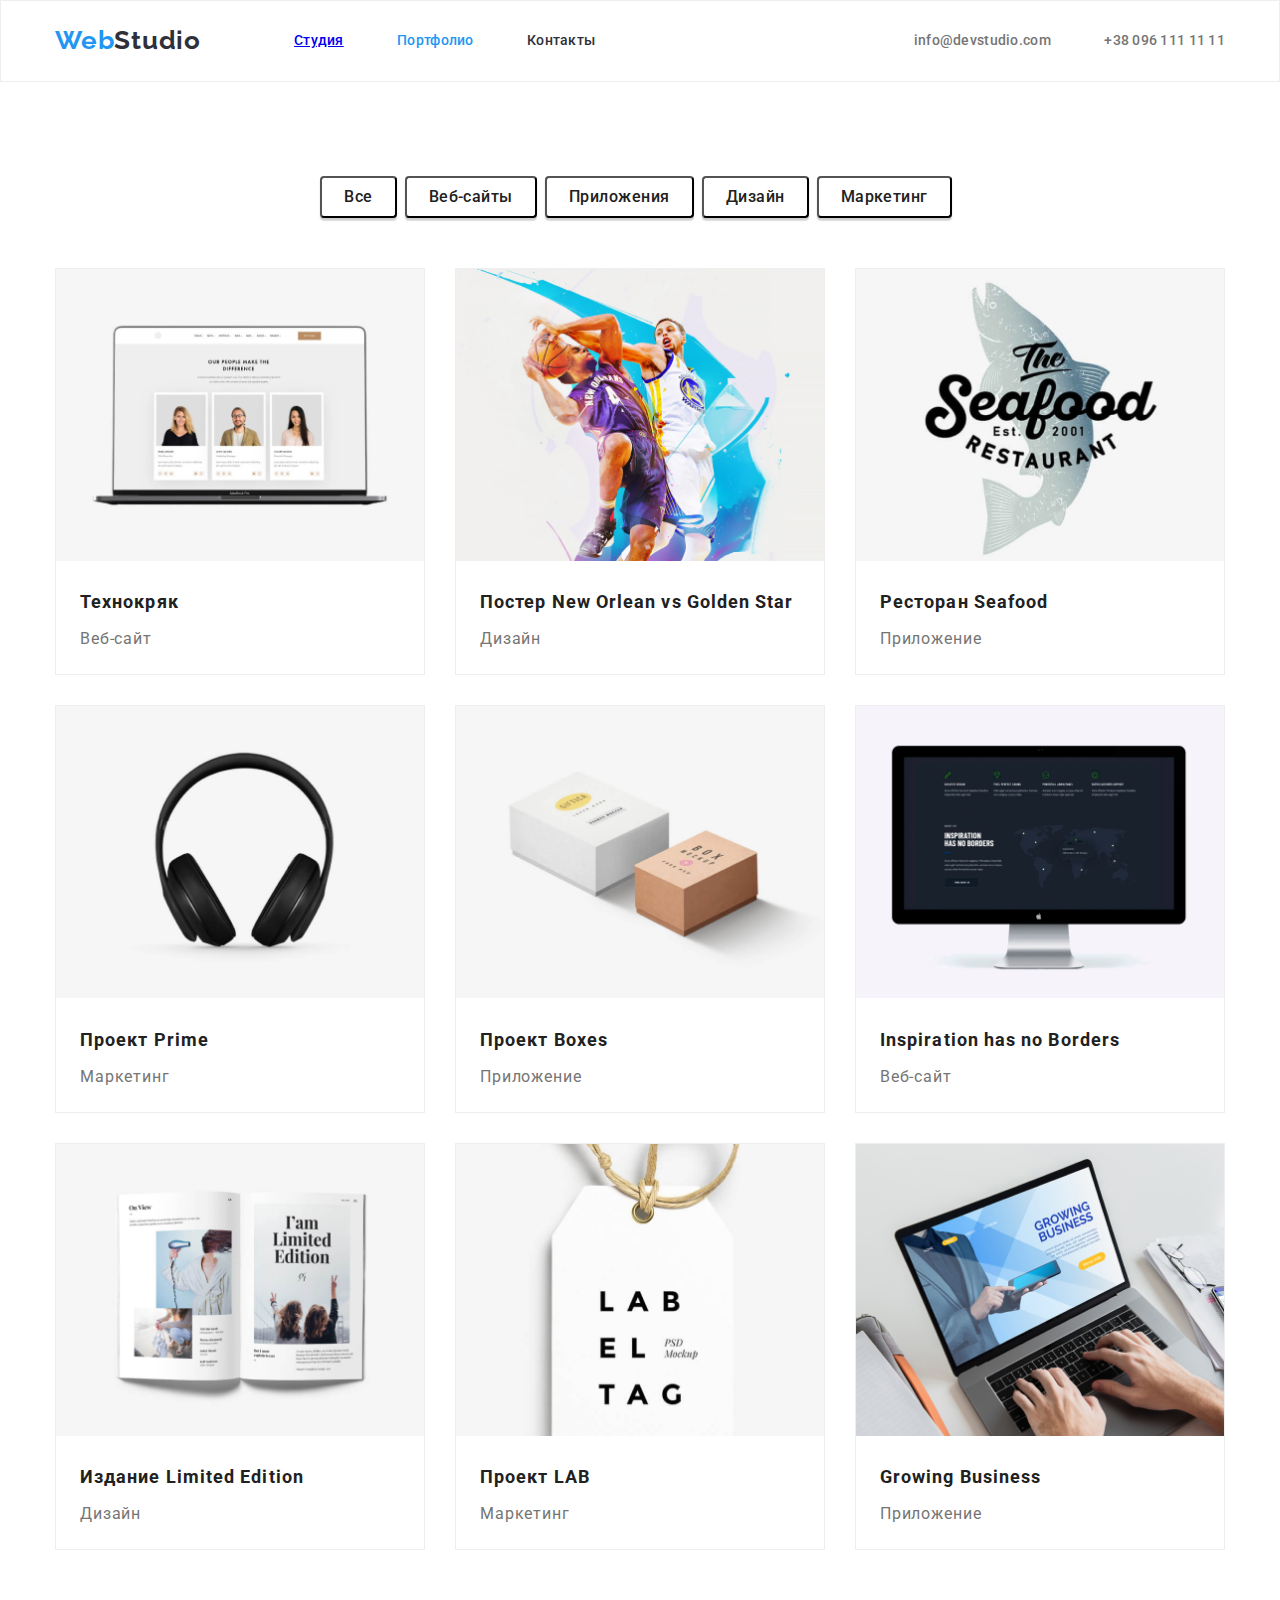
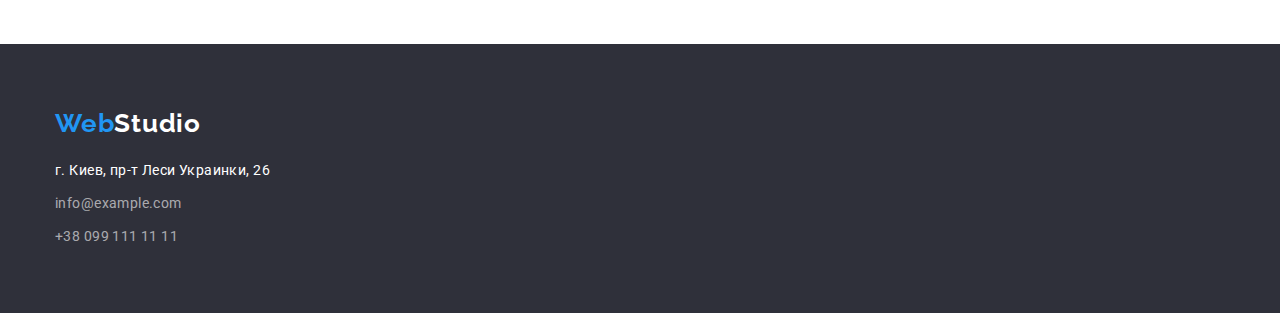
==== potrfolio.html @ a8a750ce "Edit 1" ====
<!DOCTYPE html>

<html lang="ru">

<head>
    <meta charset="UTF-8">
    <meta name="viewport" content="width-device-width, initial-scale-1.0">
    <link rel="preconnect" href="https://fonts.googleapis.com">
    <link rel="preconnect" href="https://fonts.gstatic.com" crossorigin>
    <link href="https://fonts.googleapis.com/css2?family=Raleway:wght@400;500;700;900&family=Roboto:wght@400;500;700;900&display=swap"
        rel="stylesheet">
    <link rel="stylesheet" href="https://cdnjs.cloudflare.com/ajax/libs/modern-normalize/1.1.0/modern-normalize.min.css"/>
    <link rel="stylesheet" href="css/styles.css">
    <title>Homework 3</title>

</head>

<body>
    <header class="topline">
        <div class="conteiner">
            <a class="logo" href="web studio"><span class="bluewords">Web</span><span class="blackwords">Studio</span></a>
            <nav class="topline-nav">
    
                <ul class="menu-nav">
                    <li class="item-nav"> <a class="current" href="./index.html">Студия</a></li>
                    <li class="item-nav"> <a class="current-page" href="./potrfolio.html">Портфолио</a></li>
                    <li class="item-nav"> <a class="page" href="https://goo.gl/maps/EKqUcqqfUvBnX7aQ7">Контакты</a></li>
                </ul>
            </nav>
    
            <ul class="menu-nav-address">
                <li class="item-nav"><a class="contact" href="mailto:info@devstudio.com">info@devstudio.com</a></li>
                <li class="item-nav"><a class="contact" href="tel:+380961111111">+38 096 111 11 11</a></li>
            </ul>
        </div>
    </header>
    <main class="filters-main">
        <section class="main-our-projects section">
            <div class="conteiner">
            <h1 class="hidden-tittle">Наши проэкты</h1>
                <ul class="filters-list">
                    
                    <li class="item-filter">
                        <button type="button" class="button-portfolio">Все</button>
                    </li>

                    <li class="item-filter">
                        <button type="button" class="button-portfolio">Веб-сайты</button>
                    </li>

                    <li class="item-filter">
                        <button type="button" class="button-portfolio">Приложения</button>
                    </li>

                    <li class="item-filter">
                        <button type="button" class="button-portfolio">Дизайн</button>
                    </li>

                    <li class="item-filter">
                        <button type="button" class="button-portfolio">Маркетинг</button>
                    </li>
            </ul>
            
                <ul class="menu-nav-project">
                    
                    <li class="item-project">
                        <img class ="picture" src="images/technockrack.png"  alt="Product Designer">
                        <div class="element-project">
                            <h2 class = "tittle-item-project">Технокряк</h2>
                            <p class="tittle-item-type">Веб-сайт</p>
                        </div>
                    </li>

                    <li class="item-project">
                        <img class ="picture" src="images/goldenstar.png"  width="370px" alt="Frontend Develope">
                        <div class="element-project">
                            <h2 class = "tittle-item-project">Постер New Orlean vs Golden Star</h2>
                            <p class="tittle-item-type">Дизайн</p>
                        </div>
                    </li>

                    <li class="item-project">
                        <img class ="picture" src="images/seafood.png" width="370px" alt="Marketing">
                        <div class="element-project">
                            <h2 class = "tittle-item-project">Ресторан Seafood</h2>
                            <p class="tittle-item-type">Приложение</p>
                        </div>
                    </li>

                    <li class="item-project">
                        <img class ="picture" src="images/prime.png" width="370px" alt="UI Designer">
                        <div class="element-project">
                            <h2 class = "tittle-item-project">Проект Prime</h2>
                            <p class="tittle-item-type">Маркетинг</p>
                        </div>
                    </li>

                    <li class="item-project">
                        <img class ="picture" src="images/boxes.png" width="370px" alt="UI Designer">
                        <div class="element-project">
                        <h2 class = "tittle-item-project">Проект Boxes</h2>
                        <p class="tittle-item-type">Приложение</p>
                        </div>
                    </li>

                    <li class="item-project">
                        <img class ="picture" src="images/inspiratiion.png" width="370px" alt="UI Designer">
                        <div class="element-project">
                        <h2 class = "tittle-item-project">Inspiration has no Borders</h2>
                        <p class="tittle-item-type">Веб-сайт</p>
                        </div>
                    </li>

                    <li class="item-project">
                        <img class ="picture" src="images/limitededition.png" width="370px" alt="UI Designer">
                        <div class="element-project">
                        <h2 class = "tittle-item-project">Издание Limited Edition</h2>
                        <p class="tittle-item-type">Дизайн</p>
                        </div>
                    </li>

                    <li class="item-project">
                        <img class ="picture" src="images/lab.png" width="370px" alt="UI Designer">
                        <div class="element-project">
                        <h2 class = "tittle-item-project">Проект LAB</h2>
                        <p class="tittle-item-type">Маркетинг</p>
                        </div>
                    </li>

                    <li class="item-project">
                        <img class ="picture" src="images/growingbussiness.png" width="370px" alt="UI Designer">
                        <div class="element-project">
                        <h2 class = "tittle-item-project">Growing Business</h2>
                        <p class="tittle-item-type">Приложение</p>
                        </div>
                    </li>

                </ul>
            </div>
        </section>

    </main>
    <footer class="footer">
        <div class="conteiner">
            <a class="logo" href="web studio"><span class="bluewords">Web</span><span class="whitewords">Studio</a>
            <address>
                <ul class="menu-nav">
                    
                    <li class="item-footer">
                        <a class="st-footer-address" href="https://goo.gl/maps/EKqUcqqfUvBnX7aQ7">г. Киев, пр-т Леси
                            Украинки, 26</a>
                    </li>

                    <li class="item-footer">
                        <a class="st-footer" href="mailto:info@example.com">info@example.com</a>
                    </li>

                    <li class="item-footer">
                        <a class="st-footer" href="tel:+380991111111">+38 099 111 11 11</a>
                    </li>

                </ul>
            </address>
        </div>
    </footer>

</body>

</html>
---- css/styles.css ----
:root {
    --color-dark: #2F303A;
    --color-white: #FFF;
    --color-work: #E5E5E5;
    --color-grey: #F5F4FA;
    --color-text: #212121;
    --color-blue: #2196F3;
    --color-brown: #757575;
    --color-border: #EEEEEE;
    --project-item-gep: 30px;
}

h1,
h2,
h3,
p,
ul {
    margin: 0;
    padding: 0;
}

body {
    margin: 0 0;
    font-family: 'Roboto', sans-serif;
    font-size: 14px;
    letter-spacing: 0.03em;
    color: var(--color-text);
    background: var(--color-white);
}

.conteiner {
    margin: 0 auto;
    width: 1200px;
    padding: 0 15px;
}

.main-our-work .conteiner {
    display: block;
    width: 1200px;
}

.topline .conteiner {
    display: flex;
    align-content: center;
}

.section {
    padding-top: 94px;
    padding-bottom: 94px;
}

.current-page {
    text-decoration: none;
    color: var(--color-blue);
}

.page {
    text-decoration: none;
    color: var(--color-dark);
}

.contact {
    text-decoration: none;
    color: var(--color-brown);
}

a:hover {
    text-decoration: none;
}

.logo {
    font-family: 'Raleway';
    font-style: normal;
    font-weight: 700;
    font-size: 26px;
    line-height: 1.19;
    /*31px*/
    ;
    /* identical to box height */
    text-decoration: none;
    letter-spacing: 0.03em;
    color: var(--color-dark);
}

.logo:hover {
    text-decoration-line: none;
    text-decoration-color: var(--color-blue);
}

.topline {
    background: var(--color-white);
    padding-top: 24px;
    padding-bottom: 25px;
    border: 1px solid var(--color-border);
}

.topline .logo {
    margin-right: 93px;
}

.topline-nav {
    align-self: center;
}

.menu-main-nav {
    padding-left: 0px;
    display: flex;
    justify-content: space-between;
    justify-items: center;
}

.menu-nav-address {
    display: block;
    align-self: center;
    margin-left: auto;
}

.bluewords {
    color: var(--color-blue);
    text-decoration-color: none;
}

.blackwords {
    color: var(--color-dark) text-decoration-color: none;
}

.whitewords {
    color: var(--color-white);
    text-decoration-color: none;
}

.item-nav {
    display: inline;
    list-style-type: none;
    font-weight: 500;
    line-height: 1.14;
    letter-spacing: 0.02em;
}

.item-nav:not(:last-child) {
    margin-right: 50px;
}

.contact:hover,
.current-page:hover,
.page:hover {
    color: var(--color-blue);
    text-decoration: none;
    text-decoration-line: none;
    text-decoration-color: var(--color-blue);
}

.tittle-big {
    margin-bottom: 30px;
    width: 696px;
    margin: 0 auto;
    font-family: 'Roboto';
    font-style: normal;
    font-weight: 900;
    font-size: 44px;
    line-height: 1.36;
    /*60px;
    /* or 136% */
    text-align: center;
    align-content: center;
    letter-spacing: 0.06em;
    text-transform: uppercase;
}

.tittle-small {
    /*padding-bottom: 50px;*/
    margin-bottom: 50px;
    font-family: 'Roboto';
    font-style: normal;
    font-weight: 700;
    font-size: 36px;
    line-height: 1.17;
    text-align: center;
    letter-spacing: 0.03em;
}

.main-top {
    padding-top: 200px;
    padding-bottom: 200px;
    /*display: flex; 
    justify-content: center;*/
    text-align: center;
    background-color: var(--color-dark);
    color: var(--color-white);
}

.button {
    padding: 10px 32px;
    background: var(--color-blue);
    box-shadow: 0px 4px 4px rgba(0, 0, 0, 0.15);
    border-radius: 4px;
    border: 0px;
    font-style: normal;
    font-weight: 700;
    font-size: 16px;
    line-height: 1.88;
    /*30px;
    /* identical to box height, or 188% */
    align-items: center;
    text-align: center;
    letter-spacing: 0.06em;
    color: var(--color-white);
}

.button-portfolio {
    padding: 6px 22px;
    font-weight: 500;
    font-size: 16px;
    line-height: 1.6;
    /* identical to box height, or 162% */
    text-align: center;
    letter-spacing: 0.03em;
    color: var(--color-text);
    /* shadow-middle */
    box-shadow: 0px 3px 1px rgba(0, 0, 0, 0.1), 0px 1px 2px rgba(0, 0, 0, 0), 0px 2px 2px rgba(0, 0, 0, 0.12);
    border-radius: 4px;
    margin-right: 8px;
    background: var(--color-white);
}

.button-portfolio:focus,
.button:focus {
    border-radius: 0px;
}

.button-portfolio:hover {
    background-color: var(--color-blue);
    color: var(--color-white);
}

.main-our-work {
    padding-top: 0;
}

.item-work {
    margin-left: 30px;
}

.item-work {
    list-style-type: none;
}

.main-our-team {
    background: var(--color-grey);
}

.main-our-team li {
    background: var(--color-grey);
}

.footer {
    padding: 64px 0px;
    font-style: normal;
    line-height: 1.19;
    background: var(--color-dark);
}

.footer .conteiner .logo {
    margin-bottom: 20px;
}

.item-footer {
    line-height: 1.71;
    text-decoration: none;
    list-style: none;
    color: rgba(255, 255, 255, 0.6);
}

.item-footer:not(:last-child) {
    margin-bottom: 9px;
}

.menu-nav-project {
    margin: 0;
    padding: 0;
    list-style: none;
    display: flex;
    flex-wrap: wrap;
    margin-left: calc(-1*var(--project-item-gep));
    margin-top: calc(-1*var(--project-item-gep));
}

.menu-nav-project>.item-project {
    border: 1px solid var(--color-border);
    flex-basis: calc(100% / 3 - var(--project-item-gep));
    margin-left: var(--project-item-gep);
    margin-top: var(--project-item-gep);
}

.menu-nav-projec:nth-child(3n) {
    margin-left: 50px;
}

.item-project {
    letter-spacing: 0.06em;
    color: var(--color-text);
    background: var(--color-white);
}

.tittle-item-project {
    margin-bottom: 4px;
    font-weight: 700;
    font-size: 18px;
    line-height: 2;
    /* identical to box height, or 200% */
    letter-spacing: 0.06em;
    color: var(--color-text);
}

.tittle-item-type {
    line-height: 1.88;
    font-size: 16px;
    color: var(--color-brown);
}

.item-benefits {
    list-style-type: none;
    color: var(--color-brown);
}

.item-benefits:not(:first-child),
.item-work:not(:first-child),
.item-worker:not(:first-child) {
    margin-left: 30px;
}

.item-benefits-tittle {
    padding-bottom: 10px;
    font-size: 14px;
    font-style: normal;
    font-weight: 700;
    line-height: 1.92;
    color: var(--color-brown);
    text-transform: uppercase;
    color: var(--color-text);
}

.item-worker {
    list-style-type: none;
    box-shadow: 0px 1px 3px rgba(0, 0, 0, 0.12), 0px 1px 1px rgba(0, 0, 0, 0.14), 0px 2px 1px rgba(0, 0, 0, 0.2);
}

.st-footer {
    font-style: normal;
    text-decoration: none;
    color: rgba(255, 255, 255, 0.6);
}

.st-footer-address {
    font-style: normal;
    text-decoration: none;
    color: var(--color-white);
}

.footer .menu-nav {
    margin-top: 20px;
}

.footer .logo {
    margin-bottom: 20px;
}

.item-worker-name {
    padding-top: 30px;
    padding-bottom: 10px;
    font-family: 'Roboto';
    font-style: normal;
    font-weight: 500;
    font-size: 16px;
    line-height: 1.19;
    /* identical to box height */
    text-align: center;
    letter-spacing: 0.03em;
}

.item-worker-type {
    padding-bottom: 30px;
    font-family: 'Roboto';
    font-style: normal;
    font-size: 16px;
    line-height: 1.19;
    /* identical to box height */
    text-align: center;
    letter-spacing: 0.03em;
    color: var(--color-brown);
}

.filters-main {
    background: var(--color-white);
}

.filters-list {
    padding-bottom: 50px;
    list-style: none;
    display: flex;
    justify-content: center;
}

.hidden-tittle {
    display: none;
}

.picture {
    max-width: 100%;
    height: auto;
}

.element-project {
    margin: 20px 24px;
}
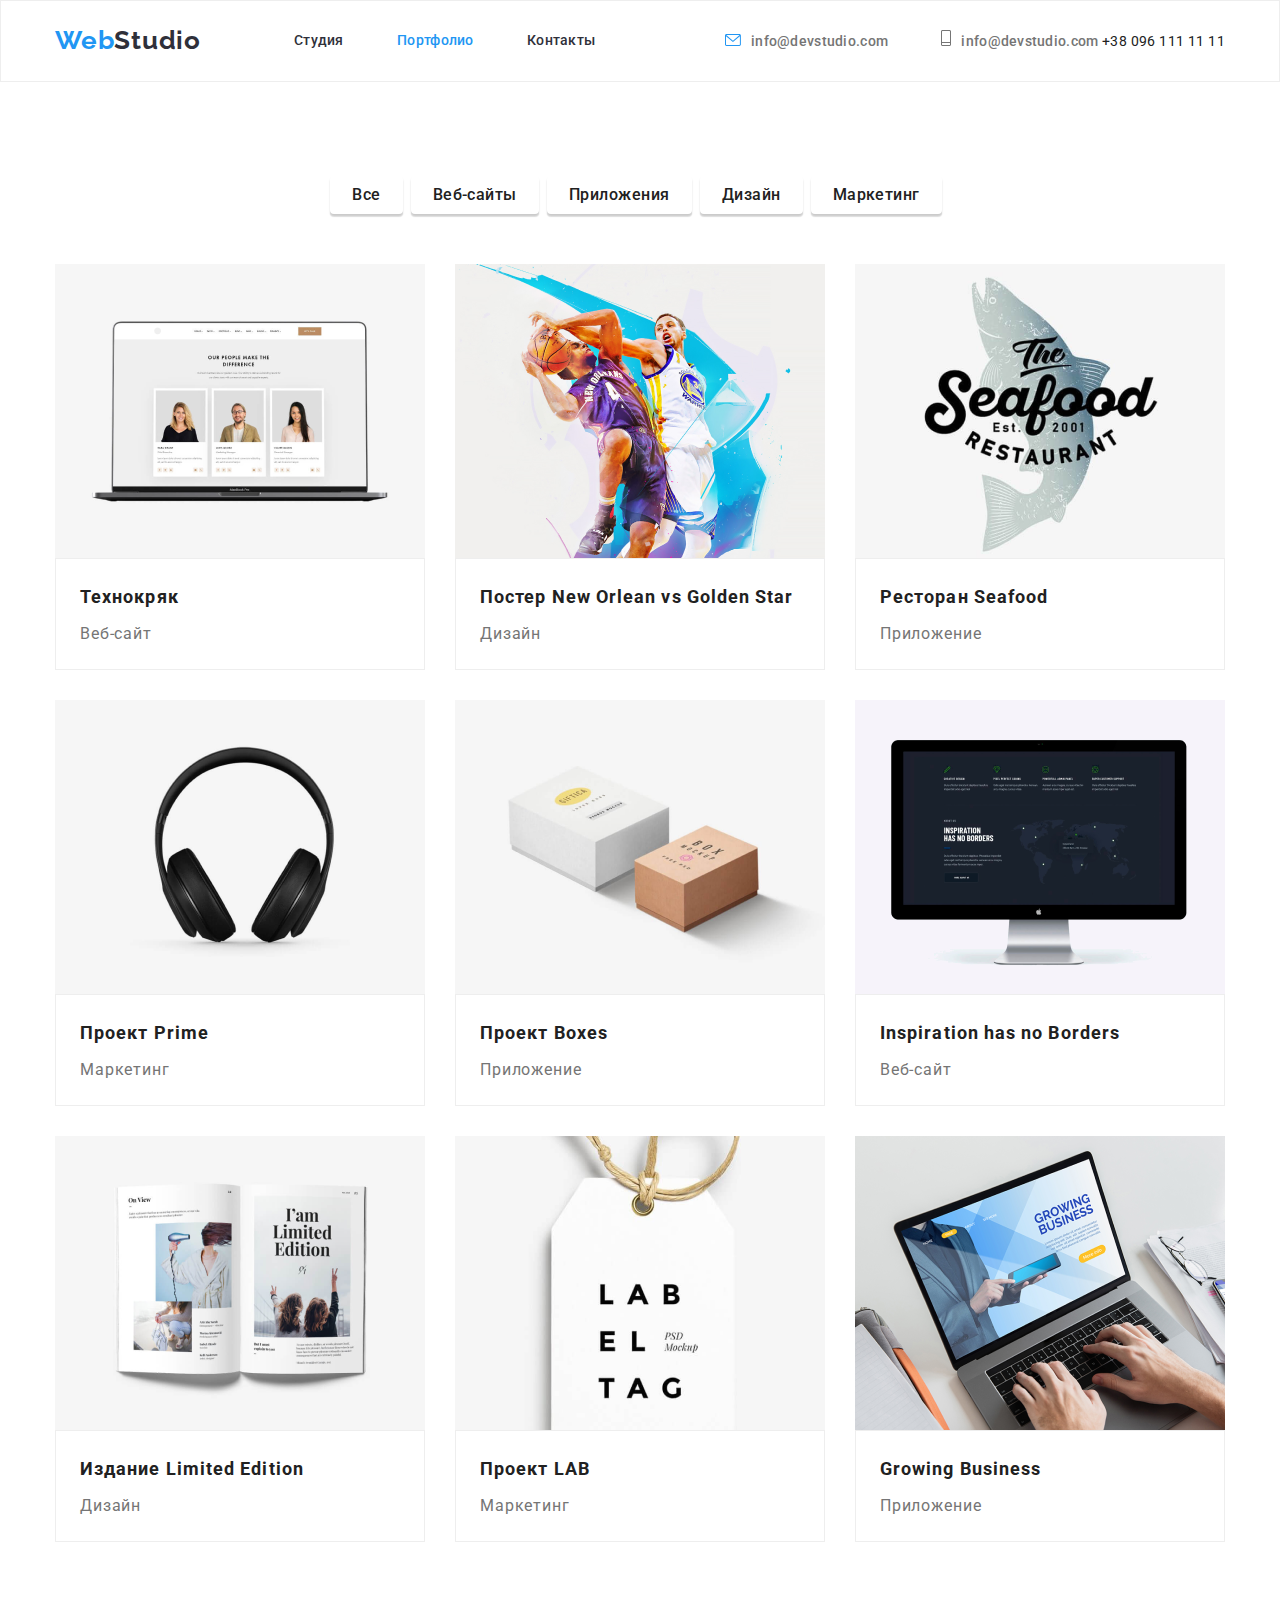
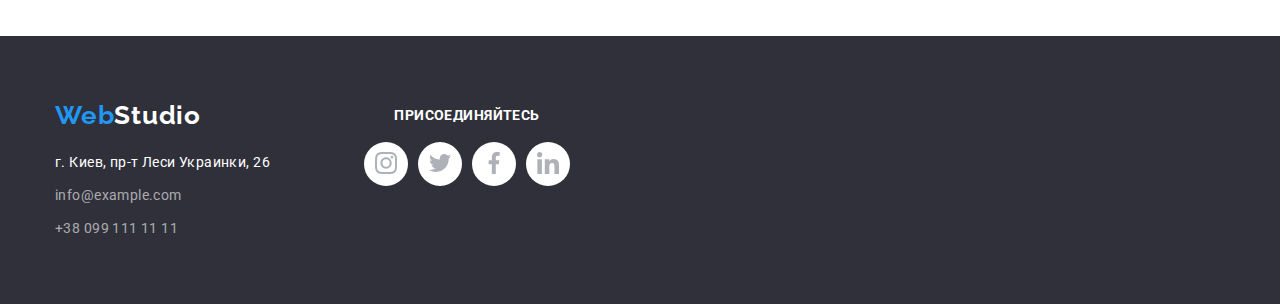
==== commit f7646457: "Edit 1" ====
--- a/potrfolio.html
+++ b/potrfolio.html
@@ -22,15 +22,25 @@
             <nav class="topline-nav">
     
                 <ul class="menu-nav">
-                    <li class="item-nav"> <a class="current" href="./index.html">Студия</a></li>
+                    <li class="item-nav"> <a class="page" href="./index.html">Студия</a></li>
                     <li class="item-nav"> <a class="current-page" href="./potrfolio.html">Портфолио</a></li>
                     <li class="item-nav"> <a class="page" href="https://goo.gl/maps/EKqUcqqfUvBnX7aQ7">Контакты</a></li>
                 </ul>
             </nav>
     
             <ul class="menu-nav-address">
-                <li class="item-nav"><a class="contact" href="mailto:info@devstudio.com">info@devstudio.com</a></li>
-                <li class="item-nav"><a class="contact" href="tel:+380961111111">+38 096 111 11 11</a></li>
+                <li class="item-nav">
+    
+                    <a class="contact" href="mailto:info@devstudio.com">
+                        <svg class="icon-contact-mail" width="16px" height="12px">
+                            <use href="/images/icons.svg#icon-mail"></use>
+                        </svg>info@devstudio.com</a>
+                </li>
+                <li class="item-nav"><a class="contact" href="tel:+380961111111">
+                        <svg class="icon-contact" width="10px" height="16px">
+                            <use href="/images/icons.svg#icon-phone"></use>
+                        </svg>info@devstudio.com</a></li>
+                +38 096 111 11 11</a></li>
             </ul>
         </div>
     </header>
@@ -140,27 +150,62 @@
         </section>
 
     </main>
+    
     <footer class="footer">
         <div class="conteiner">
-            <a class="logo" href="web studio"><span class="bluewords">Web</span><span class="whitewords">Studio</a>
-            <address>
-                <ul class="menu-nav">
-                    
-                    <li class="item-footer">
-                        <a class="st-footer-address" href="https://goo.gl/maps/EKqUcqqfUvBnX7aQ7">г. Киев, пр-т Леси
-                            Украинки, 26</a>
-                    </li>
-
-                    <li class="item-footer">
-                        <a class="st-footer" href="mailto:info@example.com">info@example.com</a>
-                    </li>
-
-                    <li class="item-footer">
-                        <a class="st-footer" href="tel:+380991111111">+38 099 111 11 11</a>
-                    </li>
-
-                </ul>
-            </address>
+            <ul class="footer-list">
+                <li class="footer-item">
+                    <a class="logo" href="web studio"><span class="bluewords">Web</span><span class="whitewords">Studio</a>
+                    <address class="address-footer">
+                        <ul class="menu-nav">
+                            <li class="item-footer">
+                                <a class="st-footer-address" href="https://goo.gl/maps/EKqUcqqfUvBnX7aQ7">г. Киев, пр-т Леси
+                                    Украинки, 26</a>
+                            </li>
+                            <li class="item-footer">
+                                <a class="st-footer" href="mailto:info@example.com">info@example.com</a>
+                            </li>
+                            <li class="item-footer">
+                                <a class="st-footer" href="tel:+380991111111">+38 099 111 11 11</a>
+                            </li>
+                        </ul>
+                    </address>
+                </li>
+                <li class="footer-item">
+                    <h4 class="tittle-footer">Присоединяйтесь</h4>
+    
+                    <ul class="social-list">
+                        <li class="social-item">
+                            <button class="button-social">
+                                <svg class="icon-social-item" width="44x" height="44x">
+                                    <use href="/images/icons.svg#icon-instagram"></use>
+                                </svg>
+                            </button>
+                        </li>
+                        <li class="social-item">
+                            <button class="button-social">
+                                <svg class="icon-social-item" width="44px" height="44px">
+                                    <use href="/images/icons.svg#icon-twitter"></use>
+                                </svg>
+                            </button>
+                        </li>
+                        <li class="social-item">
+                            <button class="button-social">
+                                <svg class="icon-social-item" width="44x" height="44x">
+                                    <use href="/images/icons.svg#icon-facebook"></use>
+                                </svg>
+                            </button>
+                        </li>
+                        <li class="social-item">
+                            <button class="button-social">
+                                <svg class="icon-social-item" width="44x" height="44x">
+                                    <use href="/images/icons.svg#icon-linkedin"></use>
+                                </svg>
+                            </button>
+                        </li>
+                    </ul>
+                </li>
+            </ul>
         </div>
     </footer>
 
--- a/css/styles.css
+++ b/css/styles.css
@@ -3,6 +3,7 @@
     --color-white: #FFF;
     --color-work: #E5E5E5;
     --color-grey: #F5F4FA;
+    --color-darck-grey: #AFB1B8;
     --color-text: #212121;
     --color-blue: #2196F3;
     --color-brown: #757575;
@@ -107,6 +108,7 @@
     display: flex;
     justify-content: space-between;
     justify-items: center;
+    list-style: none;
 }
 
 .menu-nav-address {
@@ -151,9 +153,9 @@
 }
 
 .tittle-big {
-    margin-bottom: 30px;
+    
     width: 696px;
-    margin: 0 auto;
+    margin: 0 auto 30px;
     font-family: 'Roboto';
     font-style: normal;
     font-weight: 900;
@@ -179,7 +181,21 @@
     letter-spacing: 0.03em;
 }
 
+.tittle-footer {
+    /*padding-bottom: 50px;*/
+    margin-top: 8px;
+    font-family: 'Roboto';
+    font-style: normal;
+    font-weight: 700;
+    text-transform: uppercase;
+    line-height: 1.14;
+    text-align: center;
+    letter-spacing: 0.03em;
+    color: var(--color-white);
+}
+
 .main-top {
+    
     padding-top: 200px;
     padding-bottom: 200px;
     /*display: flex; 
@@ -187,6 +203,12 @@
     text-align: center;
     background-color: var(--color-dark);
     color: var(--color-white);
+
+    background-image: url('/images/main-img.jpg');
+    background-image: linear-gradient(rgba(47, 48, 58, 0.4));
+    background-size: 1600px cover;
+    background-position: center, center;
+    background-repeat: no-repeat, no-repeat;
 }
 
 .button {
@@ -219,6 +241,7 @@
     /* shadow-middle */
     box-shadow: 0px 3px 1px rgba(0, 0, 0, 0.1), 0px 1px 2px rgba(0, 0, 0, 0), 0px 2px 2px rgba(0, 0, 0, 0.12);
     border-radius: 4px;
+    border: none;
     margin-right: 8px;
     background: var(--color-white);
 }
@@ -237,9 +260,6 @@
     padding-top: 0;
 }
 
-.item-work {
-    margin-left: 30px;
-}
 
 .item-work {
     list-style-type: none;
@@ -286,7 +306,7 @@
 }
 
 .menu-nav-project>.item-project {
-    border: 1px solid var(--color-border);
+   
     flex-basis: calc(100% / 3 - var(--project-item-gep));
     margin-left: var(--project-item-gep);
     margin-top: var(--project-item-gep);
@@ -300,6 +320,13 @@
     letter-spacing: 0.06em;
     color: var(--color-text);
     background: var(--color-white);
+}
+
+.item-project:hover {
+
+    background: #FFFFFF;
+    border: 1px solid #EEEEEE;
+    box-shadow: 0px 1px 1px rgba(0, 0, 0, 0.12), 0px 4px 4px rgba(0, 0, 0, 0.06), 1px 4px 6px rgba(0, 0, 0, 0.16);
 }
 
 .tittle-item-project {
@@ -321,16 +348,17 @@
 .item-benefits {
     list-style-type: none;
     color: var(--color-brown);
+    width: 270px;
 }
 
 .item-benefits:not(:first-child),
-.item-work:not(:first-child),
+
 .item-worker:not(:first-child) {
     margin-left: 30px;
 }
 
 .item-benefits-tittle {
-    padding-bottom: 10px;
+    margin-bottom: 10px;
     font-size: 14px;
     font-style: normal;
     font-weight: 700;
@@ -340,9 +368,17 @@
     color: var(--color-text);
 }
 
+.item-benefits-content {
+
+    line-height: 1.71;
+}
+
 .item-worker {
     list-style-type: none;
+    
+    /* material shadow v1 */
     box-shadow: 0px 1px 3px rgba(0, 0, 0, 0.12), 0px 1px 1px rgba(0, 0, 0, 0.14), 0px 2px 1px rgba(0, 0, 0, 0.2);
+    border-radius: 0px 0px 4px 4px;
 }
 
 .st-footer {
@@ -355,10 +391,6 @@
     font-style: normal;
     text-decoration: none;
     color: var(--color-white);
-}
-
-.footer .menu-nav {
-    margin-top: 20px;
 }
 
 .footer .logo {
@@ -366,8 +398,8 @@
 }
 
 .item-worker-name {
-    padding-top: 30px;
-    padding-bottom: 10px;
+    margin-top: 30px;
+    margin-bottom: 10px;
     font-family: 'Roboto';
     font-style: normal;
     font-weight: 500;
@@ -379,7 +411,7 @@
 }
 
 .item-worker-type {
-    padding-bottom: 30px;
+    margin-bottom: 30px;
     font-family: 'Roboto';
     font-style: normal;
     font-size: 16px;
@@ -401,6 +433,8 @@
     justify-content: center;
 }
 
+
+
 .hidden-tittle {
     display: none;
 }
@@ -408,8 +442,158 @@
 .picture {
     max-width: 100%;
     height: auto;
+    display: block;
 }
 
 .element-project {
-    margin: 20px 24px;
+    padding: 20px 24px;
+    border: 1px solid var(--color-border);
+}
+
+.address-footer {
+
+    margin-top: 20px;
+    
+
+}
+
+.icon-item {
+    background-color: var(--color-grey);
+    padding: 25px 102.34px ;
+    border-radius: 4px;
+}
+
+.icon-contact {
+    margin-right: 10px;
+    background-size: cover;
+}
+
+.icon-contact-mail {
+    
+    margin-right: 10px;
+    background-size: cover;
+    align-content: center;
+   
+}
+
+.item-social-item {
+   
+  
+}
+
+.social-item {
+    
+    
+
+}
+
+.social-list {
+    display: flex;
+    flex-wrap: wrap;
+    list-style: none;
+    margin: 0px 24px 30px;
+    
+}
+
+.social-item:not(:last-child) {
+
+    margin-right: 10px;
+}
+
+.menu-clients-nav {
+
+    display: flex;
+ 
+    list-style: none;
+
+}
+
+.item-client:not(:last-child) {
+
+    margin-right: 30px;
+    
+}
+
+.item-client {
+
+    
+    border: 1px solid Var(--color-darck-grey);
+    border-radius: 4px;
+}
+
+
+.footer-list {
+    display: flex;
+    list-style: none;
+
+}
+
+.footer-item:not(:last-child) {
+   margin-right: 70px;
+
+}
+
+
+.icon-contact:hover .contact,
+.icon-contact-mail:hover .contact {
+
+
+
+    color: var(--color-blue);
+    
+   
+}
+
+.icon-contact:hover, 
+.icon-contact-mail:hover
+ {
+    
+    
+    background-color: var(--color-blue);
+    
+}
+
+.button-social {
+    color: var(--color-darck-grey);
+    width: 44px;
+    height: 44px;
+    
+    border-radius: 50%;
+    background-color: var(--color-white);
+    border: none;
+}
+
+.button-social:hover {
+    
+    background-color: var(--color-blue);
+}
+
+.button-social:hover .icon-social-item{
+
+   fill: var(--color-white);
+}
+
+.icon-social-item {
+    width: 22px;
+    height: 22px;
+  
+    fill: currentColor;
+}
+
+.item-client:hover {
+    fill: var(--color-blue)
+    border: 1px solid var(--color-blue);
+}
+
+
+
+.icon-client {
+
+    fill: var(--color-darck-grey);
+}
+
+.icon-client:hover {
+
+    fill: var(--color-blue);
+    border-color: var(--color-blue);
 }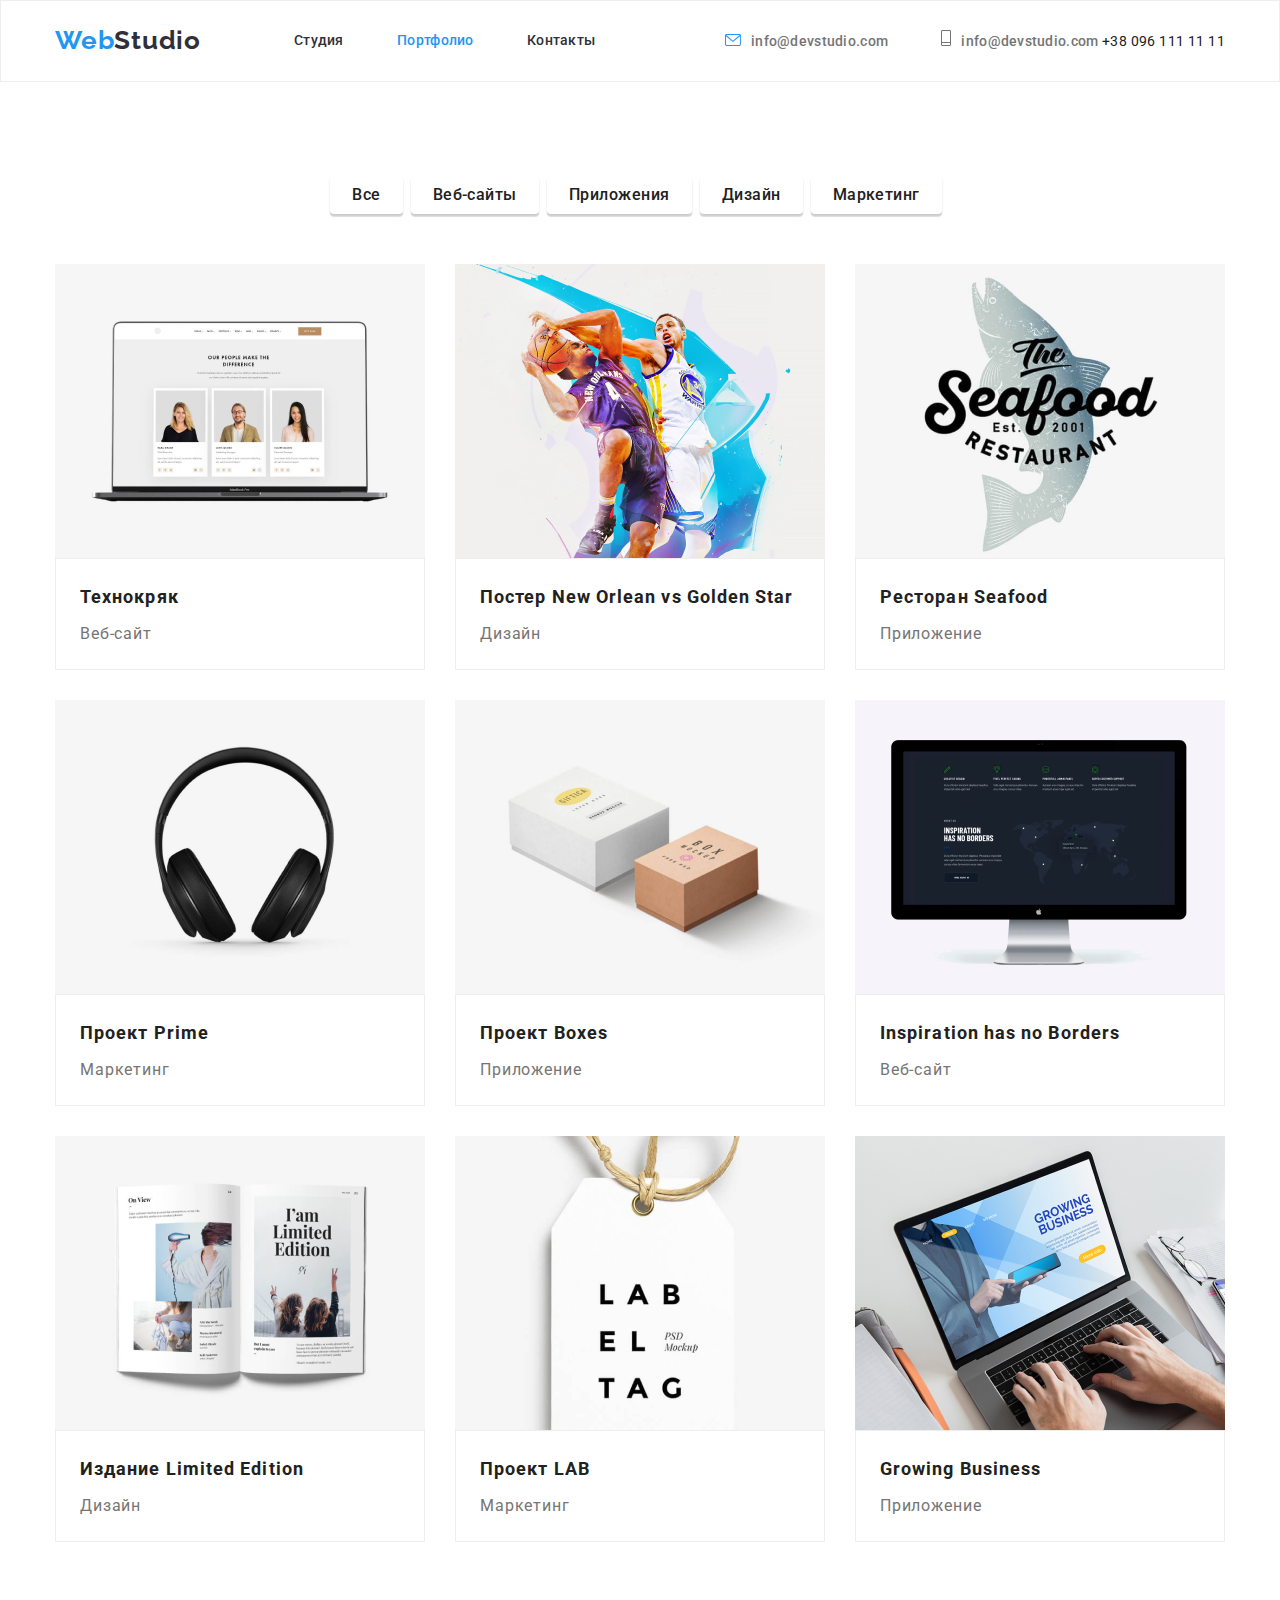
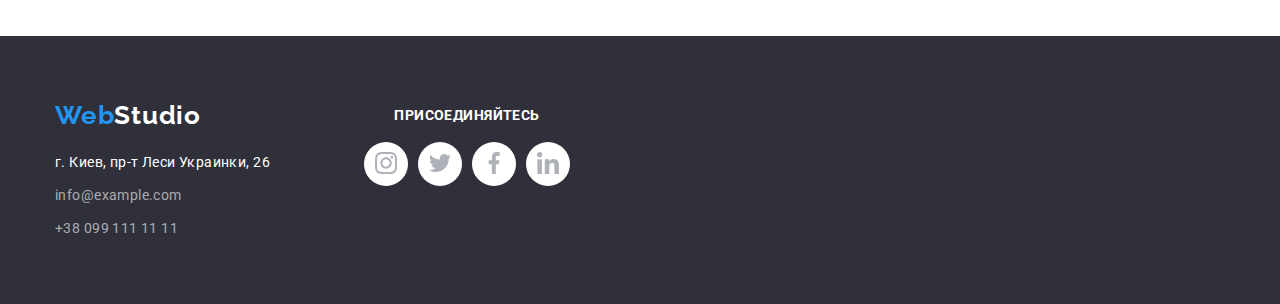
==== commit 453cf5ce: "Edit 1" ====
--- a/potrfolio.html
+++ b/potrfolio.html
@@ -11,7 +11,7 @@
         rel="stylesheet">
     <link rel="stylesheet" href="https://cdnjs.cloudflare.com/ajax/libs/modern-normalize/1.1.0/modern-normalize.min.css"/>
     <link rel="stylesheet" href="css/styles.css">
-    <title>Homework 3</title>
+    <title>Homework 4</title>
 
 </head>
 
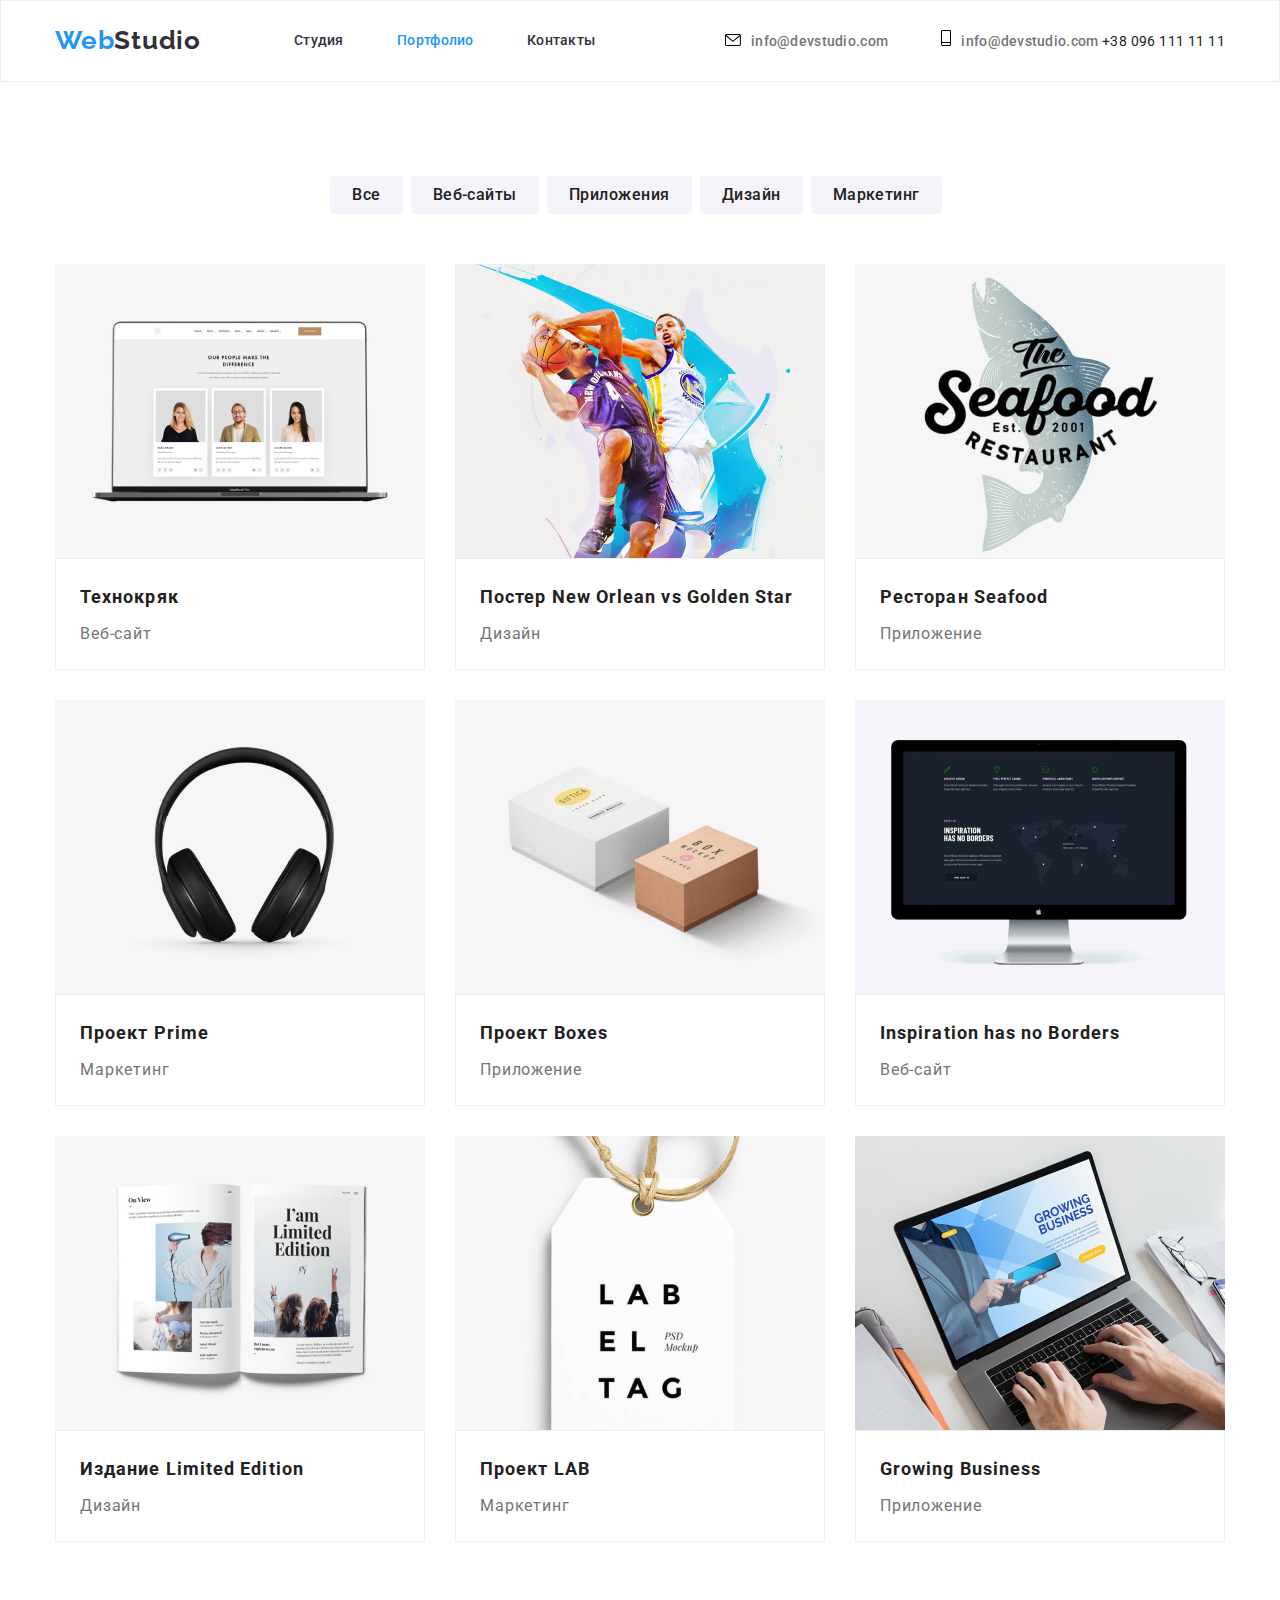
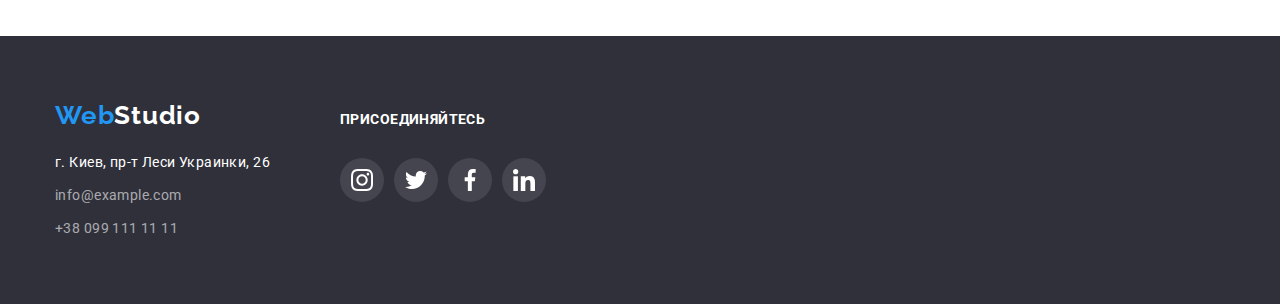
==== commit ab8cd339: "Edit 2" ====
--- a/potrfolio.html
+++ b/potrfolio.html
@@ -33,12 +33,12 @@
     
                     <a class="contact" href="mailto:info@devstudio.com">
                         <svg class="icon-contact-mail" width="16px" height="12px">
-                            <use href="/images/icons.svg#icon-mail"></use>
+                            <use href="./images/icons.svg#icon-mail"></use>
                         </svg>info@devstudio.com</a>
                 </li>
                 <li class="item-nav"><a class="contact" href="tel:+380961111111">
                         <svg class="icon-contact" width="10px" height="16px">
-                            <use href="/images/icons.svg#icon-phone"></use>
+                            <use href="./images/icons.svg#icon-phone"></use>
                         </svg>info@devstudio.com</a></li>
                 +38 096 111 11 11</a></li>
             </ul>
@@ -74,75 +74,93 @@
                 <ul class="menu-nav-project">
                     
                     <li class="item-project">
-                        <img class ="picture" src="images/technockrack.png"  alt="Product Designer">
-                        <div class="element-project">
-                            <h2 class = "tittle-item-project">Технокряк</h2>
-                            <p class="tittle-item-type">Веб-сайт</p>
-                        </div>
-                    </li>
-
-                    <li class="item-project">
-                        <img class ="picture" src="images/goldenstar.png"  width="370px" alt="Frontend Develope">
-                        <div class="element-project">
-                            <h2 class = "tittle-item-project">Постер New Orlean vs Golden Star</h2>
-                            <p class="tittle-item-type">Дизайн</p>
-                        </div>
-                    </li>
-
-                    <li class="item-project">
-                        <img class ="picture" src="images/seafood.png" width="370px" alt="Marketing">
-                        <div class="element-project">
-                            <h2 class = "tittle-item-project">Ресторан Seafood</h2>
-                            <p class="tittle-item-type">Приложение</p>
-                        </div>
-                    </li>
-
-                    <li class="item-project">
-                        <img class ="picture" src="images/prime.png" width="370px" alt="UI Designer">
-                        <div class="element-project">
-                            <h2 class = "tittle-item-project">Проект Prime</h2>
-                            <p class="tittle-item-type">Маркетинг</p>
-                        </div>
-                    </li>
-
-                    <li class="item-project">
-                        <img class ="picture" src="images/boxes.png" width="370px" alt="UI Designer">
-                        <div class="element-project">
-                        <h2 class = "tittle-item-project">Проект Boxes</h2>
-                        <p class="tittle-item-type">Приложение</p>
-                        </div>
-                    </li>
-
-                    <li class="item-project">
-                        <img class ="picture" src="images/inspiratiion.png" width="370px" alt="UI Designer">
-                        <div class="element-project">
-                        <h2 class = "tittle-item-project">Inspiration has no Borders</h2>
-                        <p class="tittle-item-type">Веб-сайт</p>
-                        </div>
-                    </li>
-
-                    <li class="item-project">
-                        <img class ="picture" src="images/limitededition.png" width="370px" alt="UI Designer">
-                        <div class="element-project">
-                        <h2 class = "tittle-item-project">Издание Limited Edition</h2>
-                        <p class="tittle-item-type">Дизайн</p>
-                        </div>
-                    </li>
-
-                    <li class="item-project">
-                        <img class ="picture" src="images/lab.png" width="370px" alt="UI Designer">
-                        <div class="element-project">
-                        <h2 class = "tittle-item-project">Проект LAB</h2>
-                        <p class="tittle-item-type">Маркетинг</p>
-                        </div>
-                    </li>
-
-                    <li class="item-project">
-                        <img class ="picture" src="images/growingbussiness.png" width="370px" alt="UI Designer">
-                        <div class="element-project">
-                        <h2 class = "tittle-item-project">Growing Business</h2>
-                        <p class="tittle-item-type">Приложение</p>
-                        </div>
+                        <a class ="refer-project">
+                            <img class ="picture" src="images/technockrack.png"  alt="Product Designer">
+                            <div class="element-project">
+                                <h2 class = "tittle-item-project">Технокряк</h2>
+                                <p class="tittle-item-type">Веб-сайт</p>
+                            </div>
+                        </a>
+                    </li>
+
+                    <li class="item-project">
+                        <a class="refer-project">
+                            <img class ="picture" src="images/goldenstar.png"  width="370px" alt="Frontend Develope">
+                            <div class="element-project">
+                                <h2 class = "tittle-item-project">Постер New Orlean vs Golden Star</h2>
+                                <p class="tittle-item-type">Дизайн</p>
+                            </div>
+                        </a>
+                    </li>
+
+                    <li class="item-project">
+                        <a class="refer-project">
+                            <img class ="picture" src="images/seafood.png" width="370px" alt="Marketing">
+                            <div class="element-project">
+                                <h2 class = "tittle-item-project">Ресторан Seafood</h2>
+                                <p class="tittle-item-type">Приложение</p>
+                            </div>
+                        </a>
+                    </li>
+
+                    <li class="item-project">
+                        <a class="refer-project">
+                            <img class ="picture" src="images/prime.png" width="370px" alt="UI Designer">
+                            <div class="element-project">
+                                <h2 class = "tittle-item-project">Проект Prime</h2>
+                                <p class="tittle-item-type">Маркетинг</p>
+                            </div>
+                        </a>
+                    </li>
+
+                    <li class="item-project">
+                        <a class="refer-project">
+                            <img class ="picture" src="images/boxes.png" width="370px" alt="UI Designer">
+                            <div class="element-project">
+                                <h2 class = "tittle-item-project">Проект Boxes</h2>
+                                <p class="tittle-item-type">Приложение</p>
+                            </div>
+                        </a>
+                    </li>
+
+                    <li class="item-project">
+                        <a class="refer-project">
+                            <img class ="picture" src="images/inspiratiion.png" width="370px" alt="UI Designer">
+                            <div class="element-project">
+                                <h2 class = "tittle-item-project">Inspiration has no Borders</h2>
+                                <p class="tittle-item-type">Веб-сайт</p>
+                            </div>
+                        </a>
+                    </li>
+
+                    <li class="item-project">
+                        <a class="refer-project">
+                            <img class ="picture" src="images/limitededition.png" width="370px" alt="UI Designer">
+                            <div class="element-project">
+                                <h2 class = "tittle-item-project">Издание Limited Edition</h2>
+                                <p class="tittle-item-type">Дизайн</p>
+                            </div>
+                        </a>
+                    </li>
+
+                    <li class="item-project">
+                        <a class="refer-project">
+                            <img class ="picture" src="images/lab.png" width="370px" alt="UI Designer">
+                            <div class="element-project">
+                                <h2 class = "tittle-item-project">Проект LAB</h2>
+                                <p class="tittle-item-type">Маркетинг</p>
+                            </div>
+                        </a>
+                    </li>
+
+                    <li class="item-project">
+                        <a class="refer-project">
+                            <img class ="picture" src="images/growingbussiness.png" width="370px" alt="UI Designer">
+                            <div class="element-project">
+                                <h2 class = "tittle-item-project">Growing Business</h2>
+                                <p class="tittle-item-type">Приложение</p>
+                            </div>
+                        </a>   
                     </li>
 
                 </ul>
@@ -153,59 +171,62 @@
     
     <footer class="footer">
         <div class="conteiner">
-            <ul class="footer-list">
-                <li class="footer-item">
-                    <a class="logo" href="web studio"><span class="bluewords">Web</span><span class="whitewords">Studio</a>
-                    <address class="address-footer">
-                        <ul class="menu-nav">
-                            <li class="item-footer">
-                                <a class="st-footer-address" href="https://goo.gl/maps/EKqUcqqfUvBnX7aQ7">г. Киев, пр-т Леси
-                                    Украинки, 26</a>
-                            </li>
-                            <li class="item-footer">
-                                <a class="st-footer" href="mailto:info@example.com">info@example.com</a>
-                            </li>
-                            <li class="item-footer">
-                                <a class="st-footer" href="tel:+380991111111">+38 099 111 11 11</a>
-                            </li>
-                        </ul>
-                    </address>
-                </li>
-                <li class="footer-item">
-                    <h4 class="tittle-footer">Присоединяйтесь</h4>
-    
-                    <ul class="social-list">
-                        <li class="social-item">
-                            <button class="button-social">
-                                <svg class="icon-social-item" width="44x" height="44x">
-                                    <use href="/images/icons.svg#icon-instagram"></use>
-                                </svg>
-                            </button>
+    
+    
+            <div class="footer-company">
+                <a class="logo"><span class="bluewords">Web</span><span class="whitewords">Studio</span></a>
+                <address class="address-footer">
+                    <ul class="menu-nav">
+                        <li class="item-footer">
+                            <a class="st-footer-address" href="https://goo.gl/maps/EKqUcqqfUvBnX7aQ7">г. Киев, пр-т Леси
+                                Украинки, 26</a>
                         </li>
-                        <li class="social-item">
-                            <button class="button-social">
-                                <svg class="icon-social-item" width="44px" height="44px">
-                                    <use href="/images/icons.svg#icon-twitter"></use>
-                                </svg>
-                            </button>
+                        <li class="item-footer">
+                            <a class="st-footer" href="mailto:info@example.com">info@example.com</a>
                         </li>
-                        <li class="social-item">
-                            <button class="button-social">
-                                <svg class="icon-social-item" width="44x" height="44x">
-                                    <use href="/images/icons.svg#icon-facebook"></use>
-                                </svg>
-                            </button>
-                        </li>
-                        <li class="social-item">
-                            <button class="button-social">
-                                <svg class="icon-social-item" width="44x" height="44x">
-                                    <use href="/images/icons.svg#icon-linkedin"></use>
-                                </svg>
-                            </button>
+                        <li class="item-footer">
+                            <a class="st-footer" href="tel:+380991111111">+38 099 111 11 11</a>
                         </li>
                     </ul>
-                </li>
-            </ul>
+                </address>
+            </div>
+    
+    
+            <div class="footer-social">
+                <p class="tittle-footer">Присоединяйтесь</p>
+    
+                <ul class="social-list">
+                    <li class="social-item">
+                        <a class="button-social">
+                            <svg class="icon-social-item" width="44x" height="44x">
+                                <use href="./images/icons.svg#icon-instagram"></use>
+                            </svg>
+                        </a>
+                    </li>
+                    <li class="social-item">
+                        <a class="button-social">
+                            <svg class="icon-social-item" width="44px" height="44px">
+                                <use href="./images/icons.svg#icon-twitter"></use>
+                            </svg>
+                        </a>
+                    </li>
+                    <li class="social-item">
+                        <a class="button-social">
+                            <svg class="icon-social-item" width="44x" height="44x">
+                                <use href="./images/icons.svg#icon-facebook"></use>
+                            </svg>
+                        </a>
+                    </li>
+                    <li class="social-item">
+                        <a class="button-social">
+                            <svg class="icon-social-item" width="44x" height="44x">
+                                <use href="./images/icons.svg#icon-linkedin"></use>
+                            </svg>
+                        </a>
+                    </li>
+                </ul>
+            </div>
+    
         </div>
     </footer>
 
--- a/css/styles.css
+++ b/css/styles.css
@@ -184,12 +184,13 @@
 .tittle-footer {
     /*padding-bottom: 50px;*/
     margin-top: 8px;
+    margin-bottom: 30px;
     font-family: 'Roboto';
     font-style: normal;
     font-weight: 700;
     text-transform: uppercase;
     line-height: 1.14;
-    text-align: center;
+    
     letter-spacing: 0.03em;
     color: var(--color-white);
 }
@@ -204,8 +205,8 @@
     background-color: var(--color-dark);
     color: var(--color-white);
 
-    background-image: url('/images/main-img.jpg');
-    background-image: linear-gradient(rgba(47, 48, 58, 0.4));
+    background-image: linear-gradient(to right,rgba(47, 48, 58, 0.4),rgba(0, 0, 0, 0.4)), url('../images/main-img.jpg');
+    
     background-size: 1600px cover;
     background-position: center, center;
     background-repeat: no-repeat, no-repeat;
@@ -239,16 +240,17 @@
     letter-spacing: 0.03em;
     color: var(--color-text);
     /* shadow-middle */
-    box-shadow: 0px 3px 1px rgba(0, 0, 0, 0.1), 0px 1px 2px rgba(0, 0, 0, 0), 0px 2px 2px rgba(0, 0, 0, 0.12);
+    
     border-radius: 4px;
     border: none;
     margin-right: 8px;
-    background: var(--color-white);
+    background: var(--color-grey);
 }
 
 .button-portfolio:focus,
 .button:focus {
     border-radius: 0px;
+    box-shadow: 0px 3px 1px rgba(0, 0, 0, 0.1), 0px 1px 2px rgba(0, 0, 0, 0), 0px 2px 2px rgba(0, 0, 0, 0.12);
 }
 
 .button-portfolio:hover {
@@ -269,10 +271,6 @@
     background: var(--color-grey);
 }
 
-.main-our-team li {
-    background: var(--color-grey);
-}
-
 .footer {
     padding: 64px 0px;
     font-style: normal;
@@ -282,6 +280,11 @@
 
 .footer .conteiner .logo {
     margin-bottom: 20px;
+}
+
+.footer .conteiner {
+    display: flex;
+    align-items: baseline;
 }
 
 .item-footer {
@@ -324,9 +327,7 @@
 
 .item-project:hover {
 
-    background: #FFFFFF;
-    border: 1px solid #EEEEEE;
-    box-shadow: 0px 1px 1px rgba(0, 0, 0, 0.12), 0px 4px 4px rgba(0, 0, 0, 0.06), 1px 4px 6px rgba(0, 0, 0, 0.16);
+    
 }
 
 .tittle-item-project {
@@ -351,10 +352,12 @@
     width: 270px;
 }
 
-.item-benefits:not(:first-child),
-
-.item-worker:not(:first-child) {
-    margin-left: 30px;
+.item-benefits:not(:last-child), 
+.item-worker:not(:last-child), 
+.item-client:not(:last-child), 
+.item-work:not(:last-child) {
+    
+    margin-right: 30px;
 }
 
 .item-benefits-tittle {
@@ -375,7 +378,7 @@
 
 .item-worker {
     list-style-type: none;
-    
+    background-color: var(--color-white);
     /* material shadow v1 */
     box-shadow: 0px 1px 3px rgba(0, 0, 0, 0.12), 0px 1px 1px rgba(0, 0, 0, 0.14), 0px 2px 1px rgba(0, 0, 0, 0.2);
     border-radius: 0px 0px 4px 4px;
@@ -411,7 +414,7 @@
 }
 
 .item-worker-type {
-    margin-bottom: 30px;
+    margin-bottom: 16px;
     font-family: 'Roboto';
     font-style: normal;
     font-size: 16px;
@@ -448,19 +451,27 @@
 .element-project {
     padding: 20px 24px;
     border: 1px solid var(--color-border);
+    border-left: 1px solid rgba(238, 238, 238, 1);
+    border-right: 1px solid rgba(238, 238, 238, 1);
+    border-bottom: 1px solid rgba(238, 238, 238, 1);
 }
 
 .address-footer {
-
+;
     margin-top: 20px;
     
 
 }
 
 .icon-item {
+    display: flex;
+    align-items: center;
+    justify-content: center;
+    margin-bottom: 30px;
     background-color: var(--color-grey);
     padding: 25px 102.34px ;
     border-radius: 4px;
+    all
 }
 
 .icon-contact {
@@ -476,23 +487,19 @@
    
 }
 
-.item-social-item {
-   
-  
-}
-
-.social-item {
-    
-    
-
-}
-
 .social-list {
     display: flex;
+    justify-content: center;
     flex-wrap: wrap;
     list-style: none;
-    margin: 0px 24px 30px;
-    
+    /*margin: 0px 24px 30px;*/
+    
+}
+
+.social-item {
+
+    width: 44px;
+    height: 44px;
 }
 
 .social-item:not(:last-child) {
@@ -508,72 +515,90 @@
 
 }
 
-.item-client:not(:last-child) {
-
-    margin-right: 30px;
-    
-}
 
 .item-client {
 
-    
+    width: 170px;
+    height: 92px;
     border: 1px solid Var(--color-darck-grey);
     border-radius: 4px;
 }
 
 
-.footer-list {
-    display: flex;
-    list-style: none;
-
-}
-
-.footer-item:not(:last-child) {
+.footer-company {
    margin-right: 70px;
 
 }
 
-
-.icon-contact:hover .contact,
-.icon-contact-mail:hover .contact {
-
-
-
-    color: var(--color-blue);
+.contact:hover, 
+.contact-mail:hover
+ {
+    
+    fill: var(--color-blue);
+    
+    
+}
+
+.button-social {
+    
+    display: flex;
+    justify-content: center;
+    align-items: center;
+    
+    width: 100%;
+    height: 100%;
+    
+    color: var(--color-darck-grey);
+    background-color: var(--color-white);
+    border-radius: 50%;
+    border: none;
+}
+
+.footer .button-social {
+    
+    background-color: rgba(255, 255, 255, 0.1);
+}
+
+.footer .icon-social-item {
+
+    fill: var(--color-white);
+
+}
+
+.social-list {
+
+    margin-bottom: 30px;
+}
+
+.button-client {
+
+    display: flex;
+    justify-content: center;
+    align-items: center;
+
+    width: 100%;
+    height: 100%;
+
+    color: var(--color-darck-grey);
+    background-color: var(--color-white);
+    
+    
+}
+
+.button-social:hover {
+    
+    background-color: var(--color-blue);
+}
+
+.button-social:hover .icon-social-item{
+
+   fill: var(--color-white);
+}
+
+.icon-social-item {
+    display: inline-block;
     
    
-}
-
-.icon-contact:hover, 
-.icon-contact-mail:hover
- {
-    
-    
-    background-color: var(--color-blue);
-    
-}
-
-.button-social {
-    color: var(--color-darck-grey);
-    width: 44px;
-    height: 44px;
-    
-    border-radius: 50%;
-    background-color: var(--color-white);
-    border: none;
-}
-
-.button-social:hover {
-    
-    background-color: var(--color-blue);
-}
-
-.button-social:hover .icon-social-item{
-
-   fill: var(--color-white);
-}
-
-.icon-social-item {
     width: 22px;
     height: 22px;
   
@@ -581,7 +606,7 @@
 }
 
 .item-client:hover {
-    fill: var(--color-blue)
+    fill: var(--color-blue);
     border: 1px solid var(--color-blue);
 }
 
@@ -596,4 +621,15 @@
 
     fill: var(--color-blue);
     border-color: var(--color-blue);
+}
+
+.refer-project {
+
+    display: block;
+
+}
+
+.item-project:hover {
+
+    box-shadow: 0px 1px 1px rgba(0, 0, 0, 0.12), 0px 4px 4px rgba(0, 0, 0, 0.06), 1px 4px 6px rgba(0, 0, 0, 0.16);
 }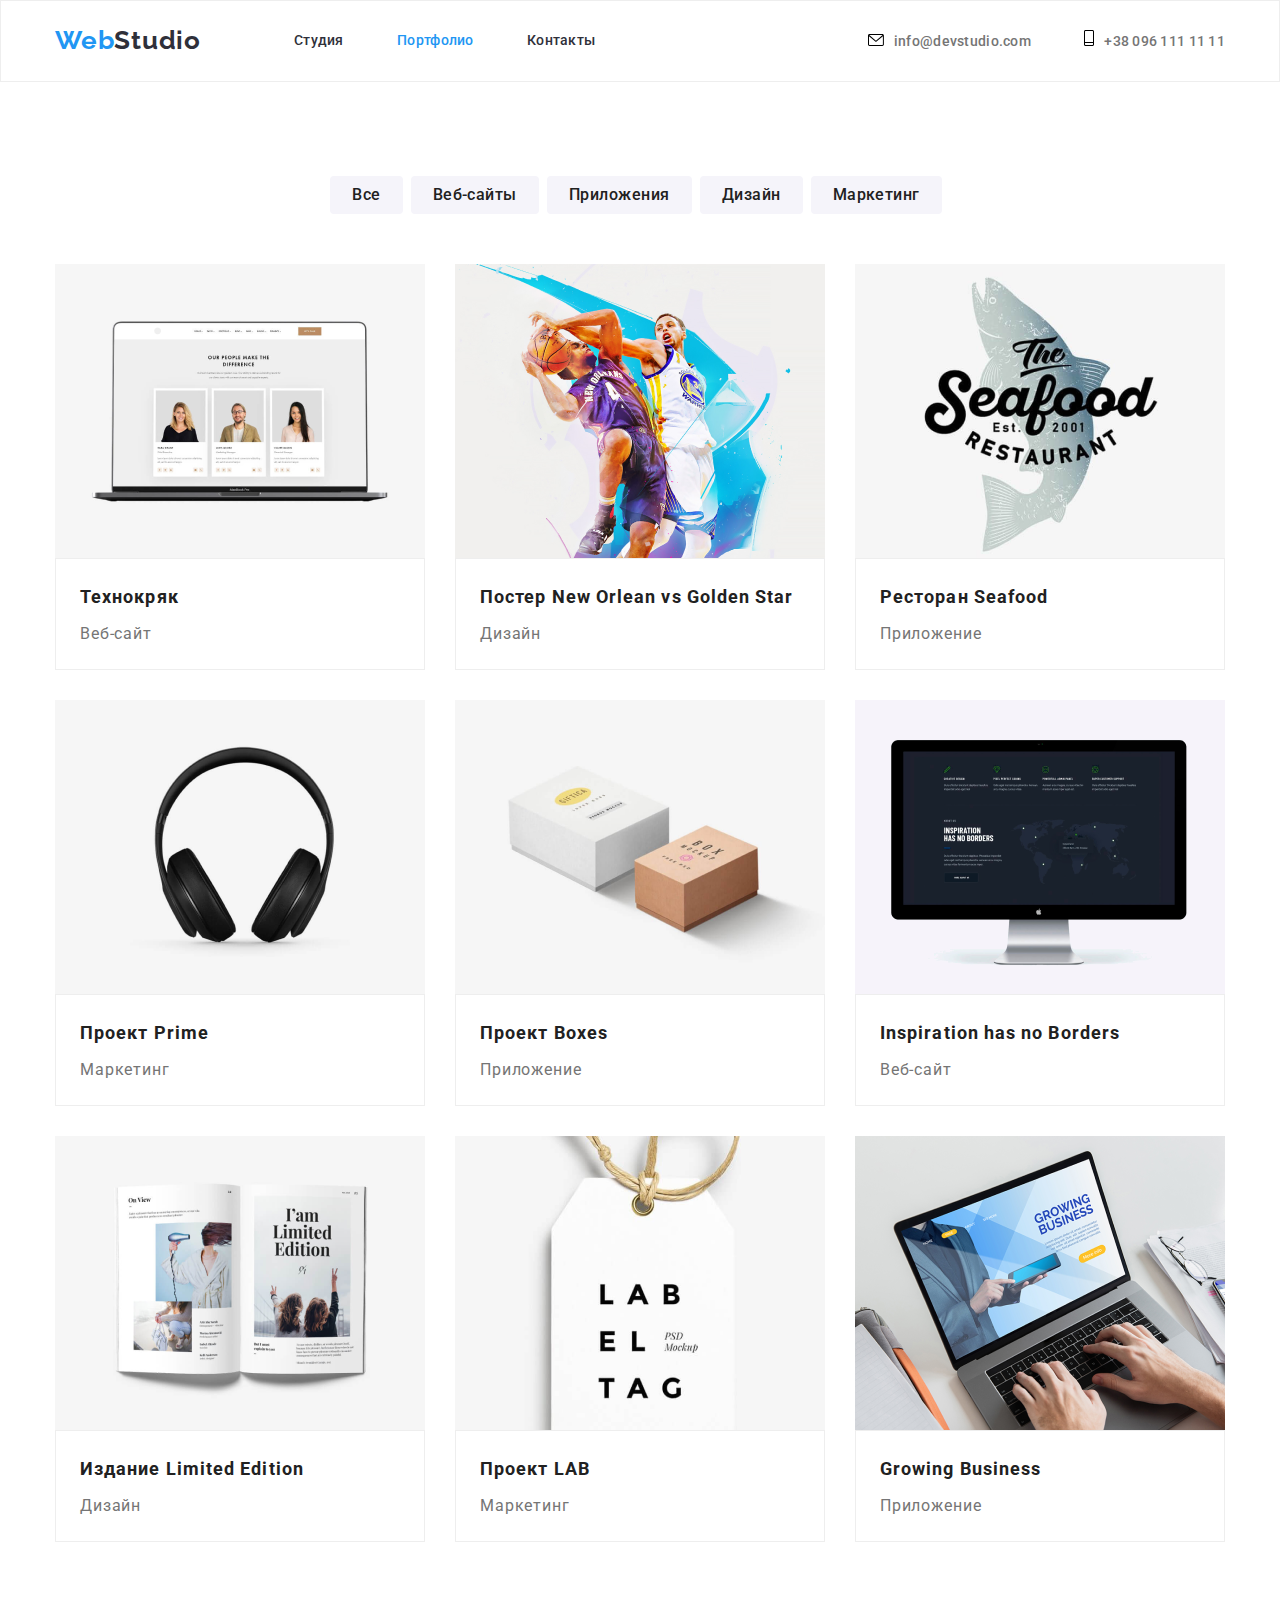
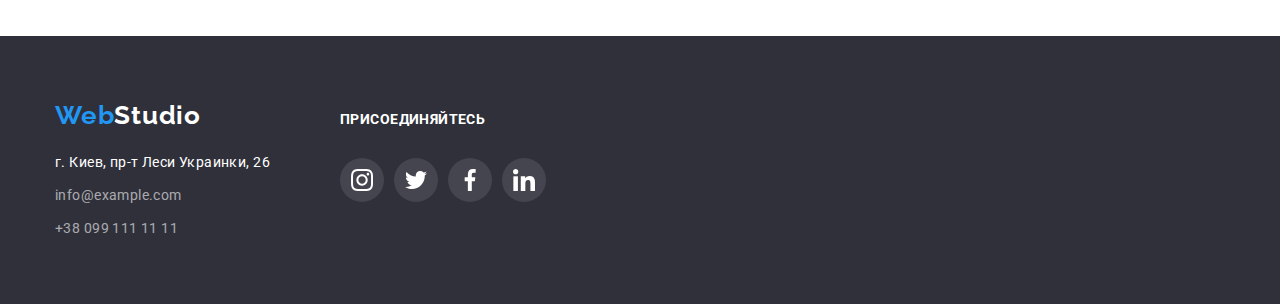
==== commit 653dd802: "Edit 2" ====
--- a/potrfolio.html
+++ b/potrfolio.html
@@ -18,7 +18,7 @@
 <body>
     <header class="topline">
         <div class="conteiner">
-            <a class="logo" href="web studio"><span class="bluewords">Web</span><span class="blackwords">Studio</span></a>
+            <a class="logo" href=""><span class="bluewords">Web</span><span class="blackwords">Studio</span></a>
             <nav class="topline-nav">
     
                 <ul class="menu-nav">
@@ -36,11 +36,15 @@
                             <use href="./images/icons.svg#icon-mail"></use>
                         </svg>info@devstudio.com</a>
                 </li>
-                <li class="item-nav"><a class="contact" href="tel:+380961111111">
+                
+                <li class="item-nav">
+                    <a class="contact" href="tel:+380961111111">
                         <svg class="icon-contact" width="10px" height="16px">
                             <use href="./images/icons.svg#icon-phone"></use>
-                        </svg>info@devstudio.com</a></li>
-                +38 096 111 11 11</a></li>
+                        </svg>+38 096 111 11 11
+                    </a>
+                </li>
+
             </ul>
         </div>
     </header>
@@ -85,7 +89,7 @@
 
                     <li class="item-project">
                         <a class="refer-project">
-                            <img class ="picture" src="images/goldenstar.png"  width="370px" alt="Frontend Develope">
+                            <img class ="picture" src="images/goldenstar.png"  alt="Frontend Develope">
                             <div class="element-project">
                                 <h2 class = "tittle-item-project">Постер New Orlean vs Golden Star</h2>
                                 <p class="tittle-item-type">Дизайн</p>
@@ -95,7 +99,7 @@
 
                     <li class="item-project">
                         <a class="refer-project">
-                            <img class ="picture" src="images/seafood.png" width="370px" alt="Marketing">
+                            <img class ="picture" src="images/seafood.png" alt="Marketing">
                             <div class="element-project">
                                 <h2 class = "tittle-item-project">Ресторан Seafood</h2>
                                 <p class="tittle-item-type">Приложение</p>
@@ -105,7 +109,7 @@
 
                     <li class="item-project">
                         <a class="refer-project">
-                            <img class ="picture" src="images/prime.png" width="370px" alt="UI Designer">
+                            <img class ="picture" src="images/prime.png" alt="UI Designer">
                             <div class="element-project">
                                 <h2 class = "tittle-item-project">Проект Prime</h2>
                                 <p class="tittle-item-type">Маркетинг</p>
@@ -115,7 +119,7 @@
 
                     <li class="item-project">
                         <a class="refer-project">
-                            <img class ="picture" src="images/boxes.png" width="370px" alt="UI Designer">
+                            <img class ="picture" src="images/boxes.png" alt="UI Designer">
                             <div class="element-project">
                                 <h2 class = "tittle-item-project">Проект Boxes</h2>
                                 <p class="tittle-item-type">Приложение</p>
@@ -125,7 +129,7 @@
 
                     <li class="item-project">
                         <a class="refer-project">
-                            <img class ="picture" src="images/inspiratiion.png" width="370px" alt="UI Designer">
+                            <img class ="picture" src="images/inspiratiion.png" alt="UI Designer">
                             <div class="element-project">
                                 <h2 class = "tittle-item-project">Inspiration has no Borders</h2>
                                 <p class="tittle-item-type">Веб-сайт</p>
@@ -135,7 +139,7 @@
 
                     <li class="item-project">
                         <a class="refer-project">
-                            <img class ="picture" src="images/limitededition.png" width="370px" alt="UI Designer">
+                            <img class ="picture" src="images/limitededition.png" alt="UI Designer">
                             <div class="element-project">
                                 <h2 class = "tittle-item-project">Издание Limited Edition</h2>
                                 <p class="tittle-item-type">Дизайн</p>
@@ -145,7 +149,7 @@
 
                     <li class="item-project">
                         <a class="refer-project">
-                            <img class ="picture" src="images/lab.png" width="370px" alt="UI Designer">
+                            <img class ="picture" src="images/lab.png" alt="UI Designer">
                             <div class="element-project">
                                 <h2 class = "tittle-item-project">Проект LAB</h2>
                                 <p class="tittle-item-type">Маркетинг</p>
@@ -155,7 +159,7 @@
 
                     <li class="item-project">
                         <a class="refer-project">
-                            <img class ="picture" src="images/growingbussiness.png" width="370px" alt="UI Designer">
+                            <img class ="picture" src="images/growingbussiness.png" alt="UI Designer">
                             <div class="element-project">
                                 <h2 class = "tittle-item-project">Growing Business</h2>
                                 <p class="tittle-item-type">Приложение</p>
